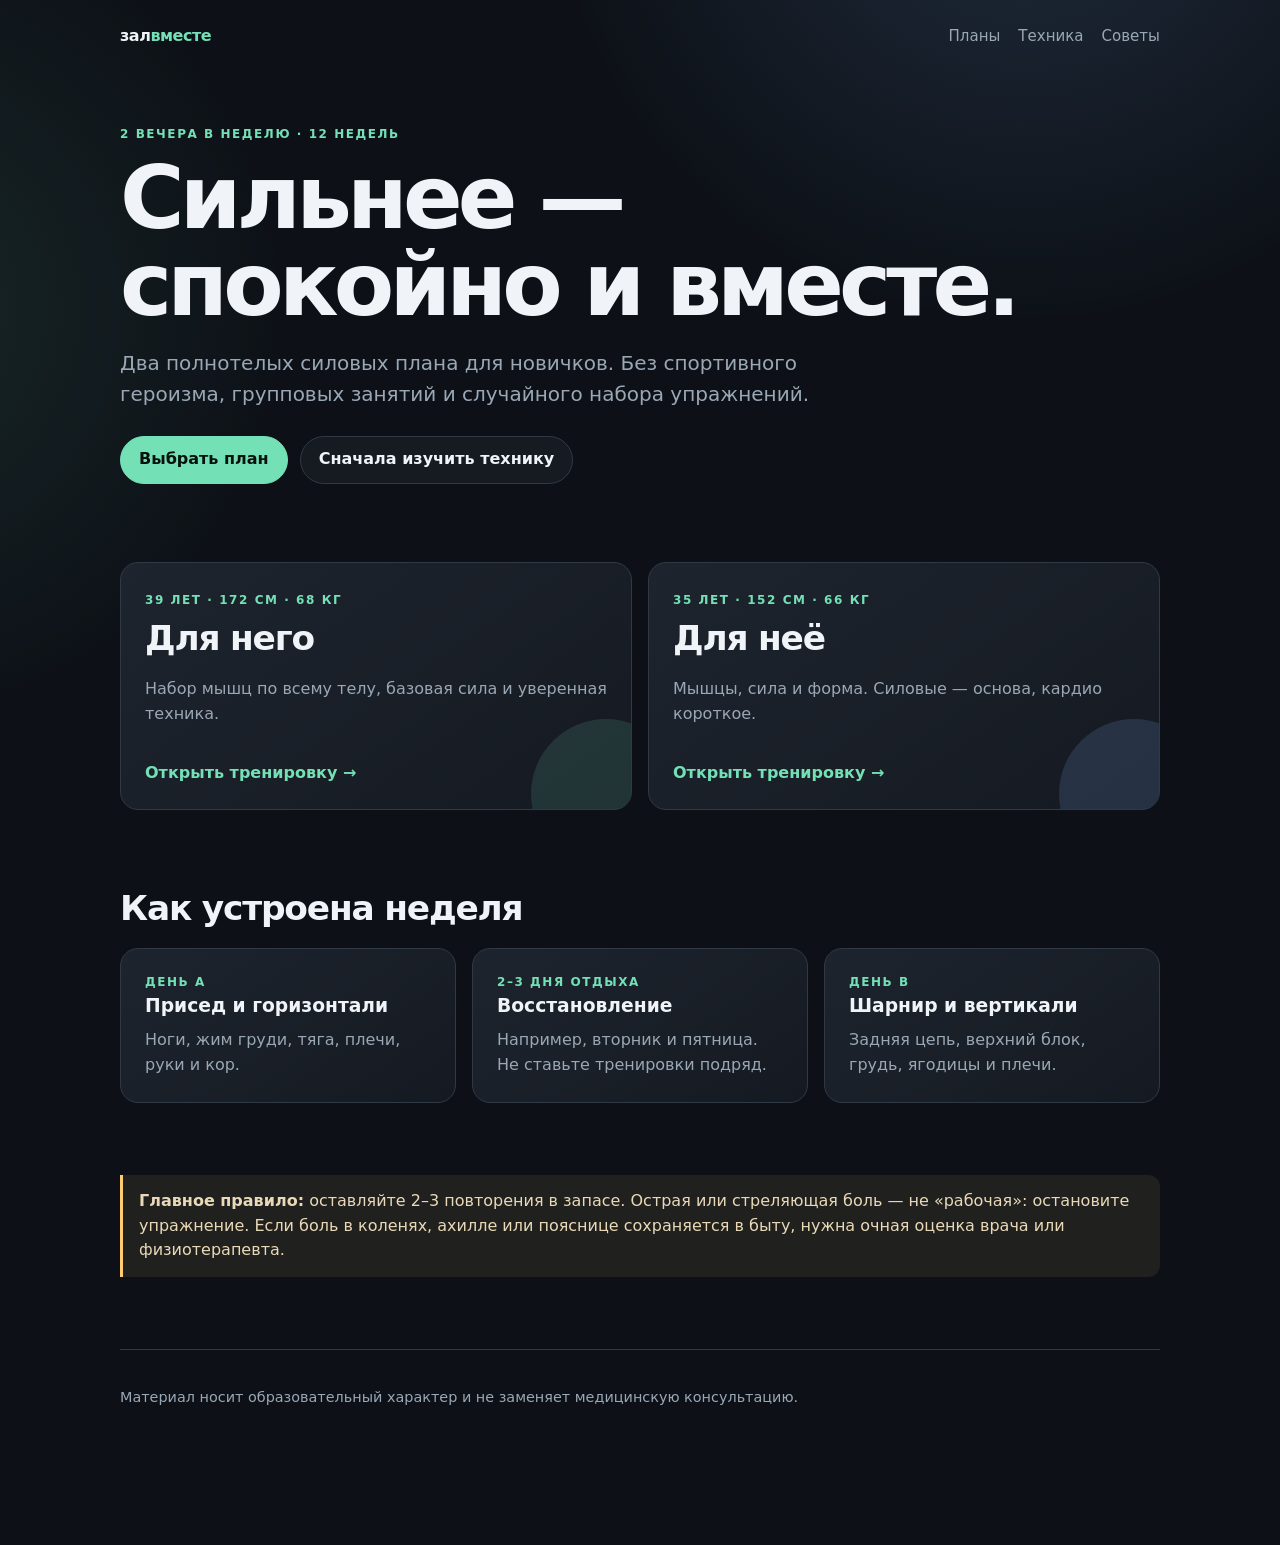
==== index.html @ 155415ec "init" ====
<!doctype html>
<html lang="ru">
<head>
  <meta charset="utf-8">
  <meta name="viewport" content="width=device-width, initial-scale=1">
  <meta name="theme-color" content="#0d1117">
  <meta name="description" content="Два полнотелых плана тренировок для пары: техника, дневник и таймер.">
  <title>Зал вместе — планы тренировок</title>
  <link rel="icon" href="favicon.svg" type="image/svg+xml">
  <link rel="stylesheet" href="css/style.css">
</head>
<body>
  <main class="shell">
    <header class="topbar">
      <a class="brand" href="index.html">зал<span>вместе</span></a>
      <nav class="toplinks" aria-label="Основная навигация">
        <a href="#plans">Планы</a>
        <a href="technique.html">Техника</a>
        <a href="advice.html">Советы</a>
      </nav>
    </header>

    <section class="hero">
      <div class="eyebrow">2 вечера в неделю · 12 недель</div>
      <h1>Сильнее — спокойно и вместе.</h1>
      <p class="lead">Два полнотелых силовых плана для новичков. Без спортивного героизма, групповых занятий и случайного набора упражнений.</p>
      <div class="hero-actions">
        <a class="button primary" href="#plans">Выбрать план</a>
        <a class="button" href="technique.html">Сначала изучить технику</a>
      </div>
    </section>

    <section class="section" id="plans">
      <div class="grid">
        <a class="card person-card" href="him.html">
          <span class="eyebrow">39 лет · 172 см · 68 кг</span>
          <h2>Для него</h2>
          <p>Набор мышц по всему телу, базовая сила и уверенная техника.</p>
          <span class="arrow">Открыть тренировку →</span>
        </a>
        <a class="card person-card her" href="her.html">
          <span class="eyebrow">35 лет · 152 см · 66 кг</span>
          <h2>Для неё</h2>
          <p>Мышцы, сила и форма. Силовые — основа, кардио короткое.</p>
          <span class="arrow">Открыть тренировку →</span>
        </a>
      </div>
    </section>

    <section class="section">
      <h2>Как устроена неделя</h2>
      <div class="grid three">
        <div class="card"><div class="eyebrow">День A</div><h3>Присед и горизонтали</h3><p>Ноги, жим груди, тяга, плечи, руки и кор.</p></div>
        <div class="card"><div class="eyebrow">2–3 дня отдыха</div><h3>Восстановление</h3><p>Например, вторник и пятница. Не ставьте тренировки подряд.</p></div>
        <div class="card"><div class="eyebrow">День B</div><h3>Шарнир и вертикали</h3><p>Задняя цепь, верхний блок, грудь, ягодицы и плечи.</p></div>
      </div>
    </section>

    <section class="section">
      <div class="notice">
        <strong>Главное правило:</strong> оставляйте 2–3 повторения в запасе. Острая или стреляющая боль — не «рабочая»: остановите упражнение. Если боль в коленях, ахилле или пояснице сохраняется в быту, нужна очная оценка врача или физиотерапевта.
      </div>
    </section>

    <footer class="footer">Материал носит образовательный характер и не заменяет медицинскую консультацию.</footer>
  </main>
  <nav class="bottom-nav" aria-label="Мобильная навигация">
    <a href="index.html"><b>⌂</b>Главная</a>
    <a href="him.html"><b>А</b>Ему</a>
    <a href="her.html"><b>Б</b>Ей</a>
    <a href="technique.html"><b>?</b>Техника</a>
  </nav>
</body>
</html>
---- css/style.css ----
:root {
  --bg: #0d1117;
  --panel: #161b22;
  --panel-2: #1f2630;
  --text: #f0f4f8;
  --muted: #9aa7b5;
  --line: #303a46;
  --accent: #74e0b5;
  --accent-2: #7eb6ff;
  --warn: #ffcc70;
  --danger: #ff8a8a;
  --radius: 18px;
  color-scheme: dark;
  font-family: Inter, ui-sans-serif, system-ui, -apple-system, "Segoe UI", sans-serif;
}

* { box-sizing: border-box; }
html { scroll-behavior: smooth; }
body {
  margin: 0;
  background:
    radial-gradient(circle at 80% -10%, rgba(126,182,255,.16), transparent 30rem),
    radial-gradient(circle at -10% 20%, rgba(116,224,181,.11), transparent 26rem),
    var(--bg);
  color: var(--text);
  line-height: 1.55;
  min-height: 100vh;
}
a { color: inherit; }
button, input, select { font: inherit; }
button { cursor: pointer; }

.shell { width: min(1040px, calc(100% - 32px)); margin: auto; padding: 24px 0 100px; }
.topbar { display: flex; align-items: center; justify-content: space-between; gap: 18px; margin-bottom: 44px; }
.brand { text-decoration: none; font-weight: 850; letter-spacing: -.03em; }
.brand span { color: var(--accent); }
.toplinks { display: flex; gap: 18px; }
.toplinks a { color: var(--muted); text-decoration: none; font-size: .94rem; }
.toplinks a:hover { color: var(--text); }

.eyebrow { color: var(--accent); text-transform: uppercase; letter-spacing: .13em; font-size: .75rem; font-weight: 800; }
h1 { font-size: clamp(2.25rem, 7vw, 5.5rem); max-width: 900px; line-height: .98; letter-spacing: -.055em; margin: 12px 0 20px; }
h2 { font-size: clamp(1.45rem, 4vw, 2.15rem); letter-spacing: -.035em; margin: 0 0 12px; }
h3 { margin: 0 0 8px; }
.lead { font-size: clamp(1.05rem, 2vw, 1.25rem); color: var(--muted); max-width: 720px; }
.hero { padding: 32px 0 42px; }
.hero-actions { display: flex; gap: 12px; flex-wrap: wrap; margin-top: 26px; }
.button {
  display: inline-flex; align-items: center; justify-content: center; gap: 8px;
  min-height: 48px; padding: 0 18px; border: 1px solid var(--line);
  border-radius: 999px; background: var(--panel); color: var(--text);
  text-decoration: none; font-weight: 760;
}
.button.primary { color: #06120d; background: var(--accent); border-color: var(--accent); }
.button:hover { transform: translateY(-1px); }

.grid { display: grid; grid-template-columns: repeat(2, minmax(0,1fr)); gap: 16px; }
.grid.three { grid-template-columns: repeat(3, minmax(0,1fr)); }
.card {
  display: block; padding: 24px; border: 1px solid var(--line); border-radius: var(--radius);
  background: linear-gradient(145deg, rgba(31,38,48,.92), rgba(22,27,34,.92));
  text-decoration: none;
}
.card p { color: var(--muted); margin: 8px 0 0; }
.person-card { position: relative; overflow: hidden; min-height: 210px; }
.person-card::after { content: ""; position: absolute; width: 150px; height: 150px; border-radius: 50%; right: -50px; bottom: -60px; background: rgba(116,224,181,.13); }
.person-card.her::after { background: rgba(126,182,255,.15); }
.person-card .arrow { display: inline-block; margin-top: 34px; color: var(--accent); font-weight: 800; }
.section { padding: 36px 0; }
.notice { border-left: 3px solid var(--warn); padding: 14px 16px; background: rgba(255,204,112,.08); border-radius: 0 12px 12px 0; color: #e9d9b8; }
.danger { border-color: var(--danger); background: rgba(255,138,138,.08); color: #ffd1d1; }
.muted { color: var(--muted); }
.tags { display: flex; flex-wrap: wrap; gap: 8px; margin-top: 16px; }
.tag { border: 1px solid var(--line); border-radius: 999px; color: var(--muted); padding: 6px 10px; font-size: .82rem; }

.guide-head { padding: 16px 0 28px; }
.guide-head h1 { font-size: clamp(2.2rem, 7vw, 4.5rem); }
.switcher { display: inline-flex; gap: 5px; padding: 5px; background: var(--panel); border: 1px solid var(--line); border-radius: 999px; margin: 20px 0; }
.switcher button { border: 0; color: var(--muted); background: transparent; border-radius: 999px; padding: 10px 18px; font-weight: 750; }
.switcher button.active { background: var(--accent); color: #06120d; }
.phase-select { width: 100%; max-width: 420px; padding: 12px 14px; border: 1px solid var(--line); border-radius: 12px; background: var(--panel); color: var(--text); }
.phase-card { margin-top: 12px; padding: 16px; border-radius: 12px; background: rgba(126,182,255,.08); border: 1px solid rgba(126,182,255,.22); }
.phase-card p { margin: 4px 0 0; color: var(--muted); }

.workout-list { display: grid; gap: 10px; margin: 22px 0; }
.exercise-row {
  display: grid; grid-template-columns: auto 1fr auto; gap: 14px; align-items: start;
  padding: 16px; border: 1px solid var(--line); background: var(--panel); border-radius: 14px;
}
.exercise-row.done { opacity: .58; }
.exercise-row.done .exercise-name { text-decoration: line-through; }
.check { width: 25px; height: 25px; accent-color: var(--accent); margin-top: 3px; }
.exercise-name { font-weight: 780; }
.exercise-meta { color: var(--accent); font-size: .89rem; }
.exercise-technique { color: var(--muted); font-size: .82rem; }
.sets-log { grid-column: 2 / -1; display: grid; grid-template-columns: repeat(3, minmax(0,1fr)); gap: 8px; }
.sets-log input { width: 100%; min-width: 0; padding: 9px 10px; color: var(--text); background: var(--panel-2); border: 1px solid var(--line); border-radius: 9px; }
.timer {
  position: sticky; bottom: 76px; z-index: 5; display: flex; gap: 10px; align-items: center; justify-content: center;
  padding: 12px; margin: 22px auto; max-width: 500px; background: rgba(22,27,34,.94); border: 1px solid var(--line); border-radius: 999px; backdrop-filter: blur(10px);
}
.timer-display { min-width: 70px; font-variant-numeric: tabular-nums; font-size: 1.2rem; font-weight: 850; text-align: center; }
.timer button { border: 0; border-radius: 999px; background: var(--panel-2); color: var(--text); padding: 9px 12px; }

.tech-grid { display: grid; grid-template-columns: repeat(2,minmax(0,1fr)); gap: 14px; }
.tech-card { padding: 0; overflow: hidden; }
.tech-visual { height: 130px; display: grid; place-items: center; background: linear-gradient(135deg, rgba(116,224,181,.12), rgba(126,182,255,.1)); border-bottom: 1px solid var(--line); }
.tech-visual svg { width: 120px; height: 100px; stroke: var(--accent); fill: none; stroke-width: 4; stroke-linecap: round; stroke-linejoin: round; }
.tech-body { padding: 20px; }
.tech-body details { border-top: 1px solid var(--line); margin-top: 14px; padding-top: 12px; }
.tech-body summary { cursor: pointer; font-weight: 750; }
.tech-body li { margin: 8px 0; color: var(--muted); }
.stop { color: #ffc1c1; }
.search { width: 100%; padding: 14px 16px; margin: 10px 0 24px; background: var(--panel); border: 1px solid var(--line); color: var(--text); border-radius: 13px; }

.bottom-nav { display: none; position: fixed; bottom: 0; left: 0; right: 0; z-index: 10; padding: 9px 12px max(9px, env(safe-area-inset-bottom)); background: rgba(13,17,23,.94); border-top: 1px solid var(--line); backdrop-filter: blur(12px); }
.bottom-nav a { flex: 1; text-align: center; text-decoration: none; color: var(--muted); font-size: .75rem; padding: 5px; }
.bottom-nav b { display: block; color: var(--text); font-size: 1.05rem; }
.footer { padding: 36px 0; margin-top: 36px; border-top: 1px solid var(--line); color: var(--muted); font-size: .9rem; }

@media (max-width: 720px) {
  .shell { width: min(100% - 22px, 1040px); padding-top: 16px; }
  .topbar { margin-bottom: 18px; }
  .toplinks { display: none; }
  .grid, .grid.three, .tech-grid { grid-template-columns: 1fr; }
  .card { padding: 19px; }
  .exercise-row { grid-template-columns: auto 1fr; }
  .exercise-row > .exercise-meta { grid-column: 2; }
  .sets-log { grid-column: 2; grid-template-columns: 1fr; }
  .bottom-nav { display: flex; }
  .timer { bottom: 80px; }
}

@media print {
  .topbar, .bottom-nav, .timer, .hero-actions { display: none !important; }
  body { background: white; color: black; }
  .card, .exercise-row { border-color: #bbb; background: white; break-inside: avoid; }
  .muted, .card p, .exercise-technique { color: #444; }
}
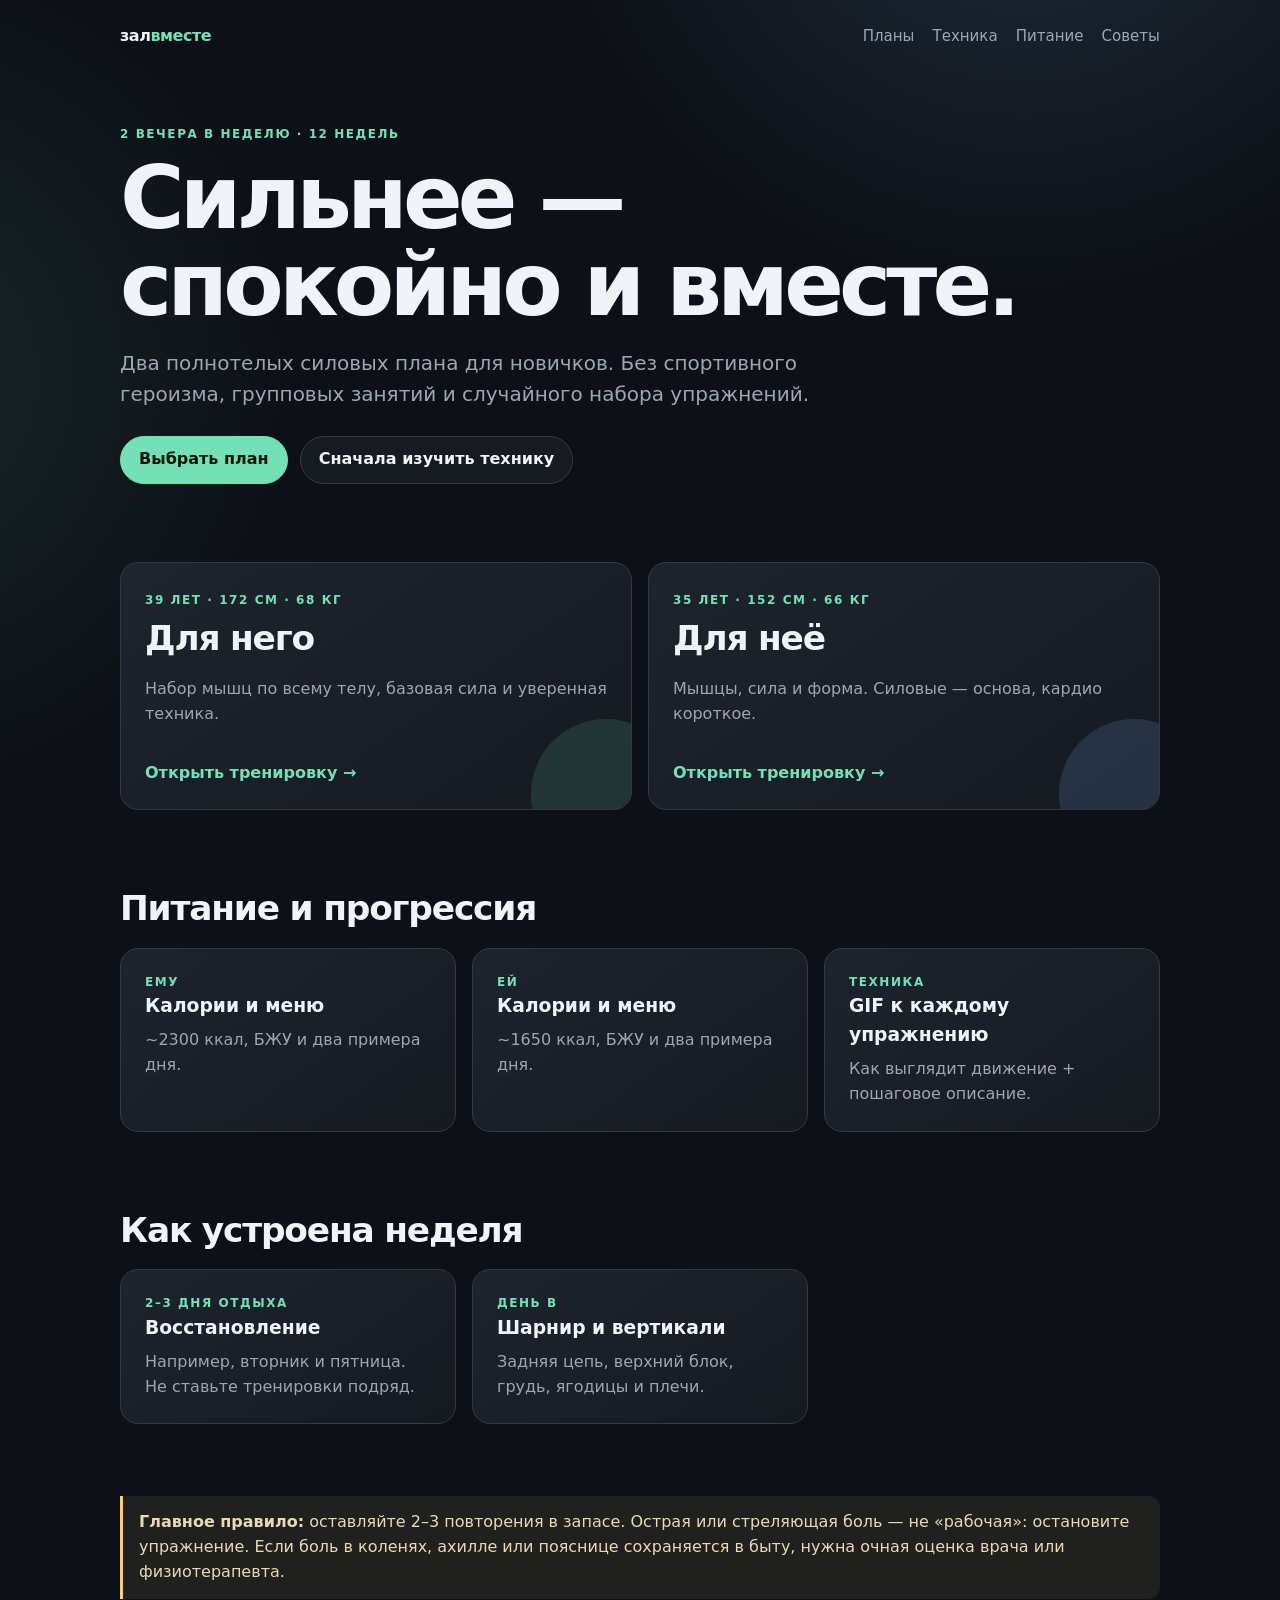
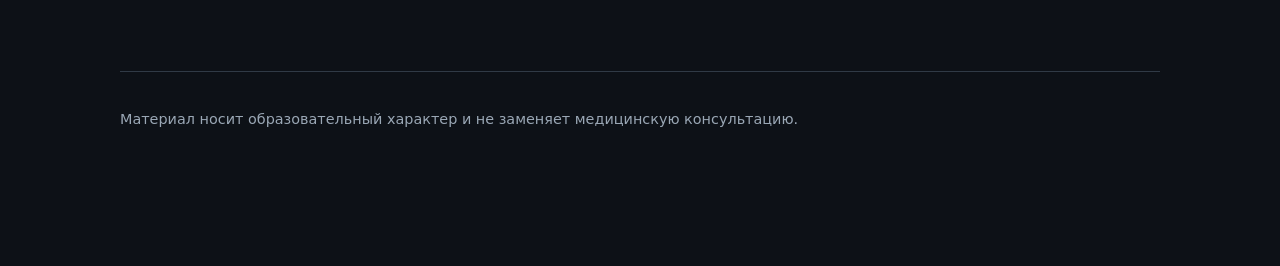
==== commit b690eb95: "Add exercise GIFs, progression guide, and nutrition plans Each exercise shows a demo GIF in workouts" ====
--- a/index.html
+++ b/index.html
@@ -16,6 +16,7 @@
       <nav class="toplinks" aria-label="Основная навигация">
         <a href="#plans">Планы</a>
         <a href="technique.html">Техника</a>
+        <a href="nutrition-him.html">Питание</a>
         <a href="advice.html">Советы</a>
       </nav>
     </header>
@@ -48,9 +49,17 @@
     </section>
 
     <section class="section">
+      <h2>Питание и прогрессия</h2>
+      <div class="grid three">
+        <a class="card" href="nutrition-him.html"><div class="eyebrow">Ему</div><h3>Калории и меню</h3><p>~2300 ккал, БЖУ и два примера дня.</p></a>
+        <a class="card" href="nutrition-her.html"><div class="eyebrow">Ей</div><h3>Калории и меню</h3><p>~1650 ккал, БЖУ и два примера дня.</p></a>
+        <a class="card" href="technique.html"><div class="eyebrow">Техника</div><h3>GIF к каждому упражнению</h3><p>Как выглядит движение + пошаговое описание.</p></a>
+      </div>
+    </section>
+
+    <section class="section">
       <h2>Как устроена неделя</h2>
       <div class="grid three">
-        <div class="card"><div class="eyebrow">День A</div><h3>Присед и горизонтали</h3><p>Ноги, жим груди, тяга, плечи, руки и кор.</p></div>
         <div class="card"><div class="eyebrow">2–3 дня отдыха</div><h3>Восстановление</h3><p>Например, вторник и пятница. Не ставьте тренировки подряд.</p></div>
         <div class="card"><div class="eyebrow">День B</div><h3>Шарнир и вертикали</h3><p>Задняя цепь, верхний блок, грудь, ягодицы и плечи.</p></div>
       </div>
--- a/css/style.css
+++ b/css/style.css
@@ -84,17 +84,51 @@
 
 .workout-list { display: grid; gap: 10px; margin: 22px 0; }
 .exercise-row {
-  display: grid; grid-template-columns: auto 1fr auto; gap: 14px; align-items: start;
+  display: grid;
+  grid-template-columns: 76px 28px 1fr auto;
+  grid-template-areas:
+    "thumb check copy meta"
+    "thumb logs logs logs";
+  gap: 10px 12px; align-items: start;
   padding: 16px; border: 1px solid var(--line); background: var(--panel); border-radius: 14px;
 }
 .exercise-row.done { opacity: .58; }
 .exercise-row.done .exercise-name { text-decoration: line-through; }
-.check { width: 25px; height: 25px; accent-color: var(--accent); margin-top: 3px; }
+.exercise-thumb-wrap { margin: 0; grid-area: thumb; align-self: center; }
+.exercise-thumb-wrap img { width: 76px; height: 76px; object-fit: cover; border-radius: 12px; border: 1px solid var(--line); background: #0a0d11; display: block; }
+.exercise-thumb-wrap.fallback { width: 76px; height: 76px; display: grid; place-items: center; border-radius: 12px; background: var(--panel-2); border: 1px solid var(--line); }
+.exercise-thumb-wrap.fallback svg { width: 52px; height: 44px; }
+.media-note { font-size: .72rem; color: var(--muted); margin-top: 6px; line-height: 1.35; }
+.check { width: 25px; height: 25px; accent-color: var(--accent); margin-top: 3px; grid-area: check; }
+.exercise-copy { grid-area: copy; min-width: 0; }
 .exercise-name { font-weight: 780; }
-.exercise-meta { color: var(--accent); font-size: .89rem; }
-.exercise-technique { color: var(--muted); font-size: .82rem; }
-.sets-log { grid-column: 2 / -1; display: grid; grid-template-columns: repeat(3, minmax(0,1fr)); gap: 8px; }
+.exercise-meta { color: var(--accent); font-size: .89rem; grid-area: meta; justify-self: end; text-align: right; }
+.exercise-technique { color: var(--muted); font-size: .82rem; display: inline-block; margin-top: 4px; }
+.sets-log { grid-area: logs; display: grid; grid-template-columns: repeat(3, minmax(0,1fr)); gap: 8px; }
 .sets-log input { width: 100%; min-width: 0; padding: 9px 10px; color: var(--text); background: var(--panel-2); border: 1px solid var(--line); border-radius: 9px; }
+
+.progression-grid, .examples-grid { display: grid; grid-template-columns: repeat(3, minmax(0,1fr)); gap: 12px; margin-top: 16px; }
+.progression-grid ul, .progression-grid li { margin: 0; padding-left: 18px; color: var(--muted); }
+.progression-grid li { margin-top: 8px; }
+.signal-up { border-color: rgba(116,224,181,.35); }
+.signal-hold { border-color: rgba(255,204,112,.35); }
+.signal-down { border-color: rgba(255,138,138,.35); }
+.example-chip { padding: 14px; border: 1px solid var(--line); border-radius: 12px; background: var(--panel); }
+.example-chip p { margin: 6px 0 0; color: var(--muted); font-size: .92rem; }
+
+.macro-hero { display: flex; gap: 24px; align-items: center; flex-wrap: wrap; margin: 20px 0; }
+.macro-num { display: block; font-size: 2rem; font-weight: 850; letter-spacing: -.03em; }
+.macro-label { color: var(--muted); font-size: .85rem; }
+.macro-bars { flex: 1; min-width: 220px; display: grid; gap: 8px; }
+.macro-row { display: grid; grid-template-columns: 70px 1fr auto; gap: 10px; align-items: center; color: var(--muted); }
+.macro-row strong { color: var(--text); }
+.menu-day { margin-top: 28px; }
+.meal-list { display: grid; gap: 10px; margin-top: 12px; }
+.meal-card { padding: 16px; border: 1px solid var(--line); border-radius: 12px; background: var(--panel); }
+.meal-head { display: flex; gap: 10px; align-items: baseline; flex-wrap: wrap; margin-bottom: 6px; }
+.meal-head h3 { margin: 0; }
+.meal-macros { color: var(--accent); font-size: .84rem; margin-top: 8px; }
+.footer-note { margin-top: 24px; font-size: .85rem; }
 .timer {
   position: sticky; bottom: 76px; z-index: 5; display: flex; gap: 10px; align-items: center; justify-content: center;
   padding: 12px; margin: 22px auto; max-width: 500px; background: rgba(22,27,34,.94); border: 1px solid var(--line); border-radius: 999px; backdrop-filter: blur(10px);
@@ -105,6 +139,9 @@
 .tech-grid { display: grid; grid-template-columns: repeat(2,minmax(0,1fr)); gap: 14px; }
 .tech-card { padding: 0; overflow: hidden; }
 .tech-visual { height: 130px; display: grid; place-items: center; background: linear-gradient(135deg, rgba(116,224,181,.12), rgba(126,182,255,.1)); border-bottom: 1px solid var(--line); }
+.tech-visual.media { height: auto; padding: 0; background: #0a0d11; display: block; }
+.tech-visual.media img { width: 100%; max-height: 320px; object-fit: contain; display: block; }
+.tech-visual.media .media-note { padding: 8px 12px 12px; margin: 0; }
 .tech-visual svg { width: 120px; height: 100px; stroke: var(--accent); fill: none; stroke-width: 4; stroke-linecap: round; stroke-linejoin: round; }
 .tech-body { padding: 20px; }
 .tech-body details { border-top: 1px solid var(--line); margin-top: 14px; padding-top: 12px; }
@@ -122,11 +159,19 @@
   .shell { width: min(100% - 22px, 1040px); padding-top: 16px; }
   .topbar { margin-bottom: 18px; }
   .toplinks { display: none; }
-  .grid, .grid.three, .tech-grid { grid-template-columns: 1fr; }
+  .grid, .grid.three, .tech-grid, .progression-grid, .examples-grid { grid-template-columns: 1fr; }
   .card { padding: 19px; }
-  .exercise-row { grid-template-columns: auto 1fr; }
-  .exercise-row > .exercise-meta { grid-column: 2; }
-  .sets-log { grid-column: 2; grid-template-columns: 1fr; }
+  .exercise-row {
+    grid-template-columns: 64px 1fr auto;
+    grid-template-areas:
+      "thumb meta meta"
+      "copy copy copy"
+      "logs logs logs";
+  }
+  .exercise-row .check { grid-area: copy; justify-self: start; margin-right: 8px; float: left; }
+  .exercise-copy { grid-area: copy; padding-left: 0; }
+  .exercise-meta { grid-area: meta; justify-self: end; }
+  .sets-log { grid-area: logs; grid-template-columns: 1fr; }
   .bottom-nav { display: flex; }
   .timer { bottom: 80px; }
 }
